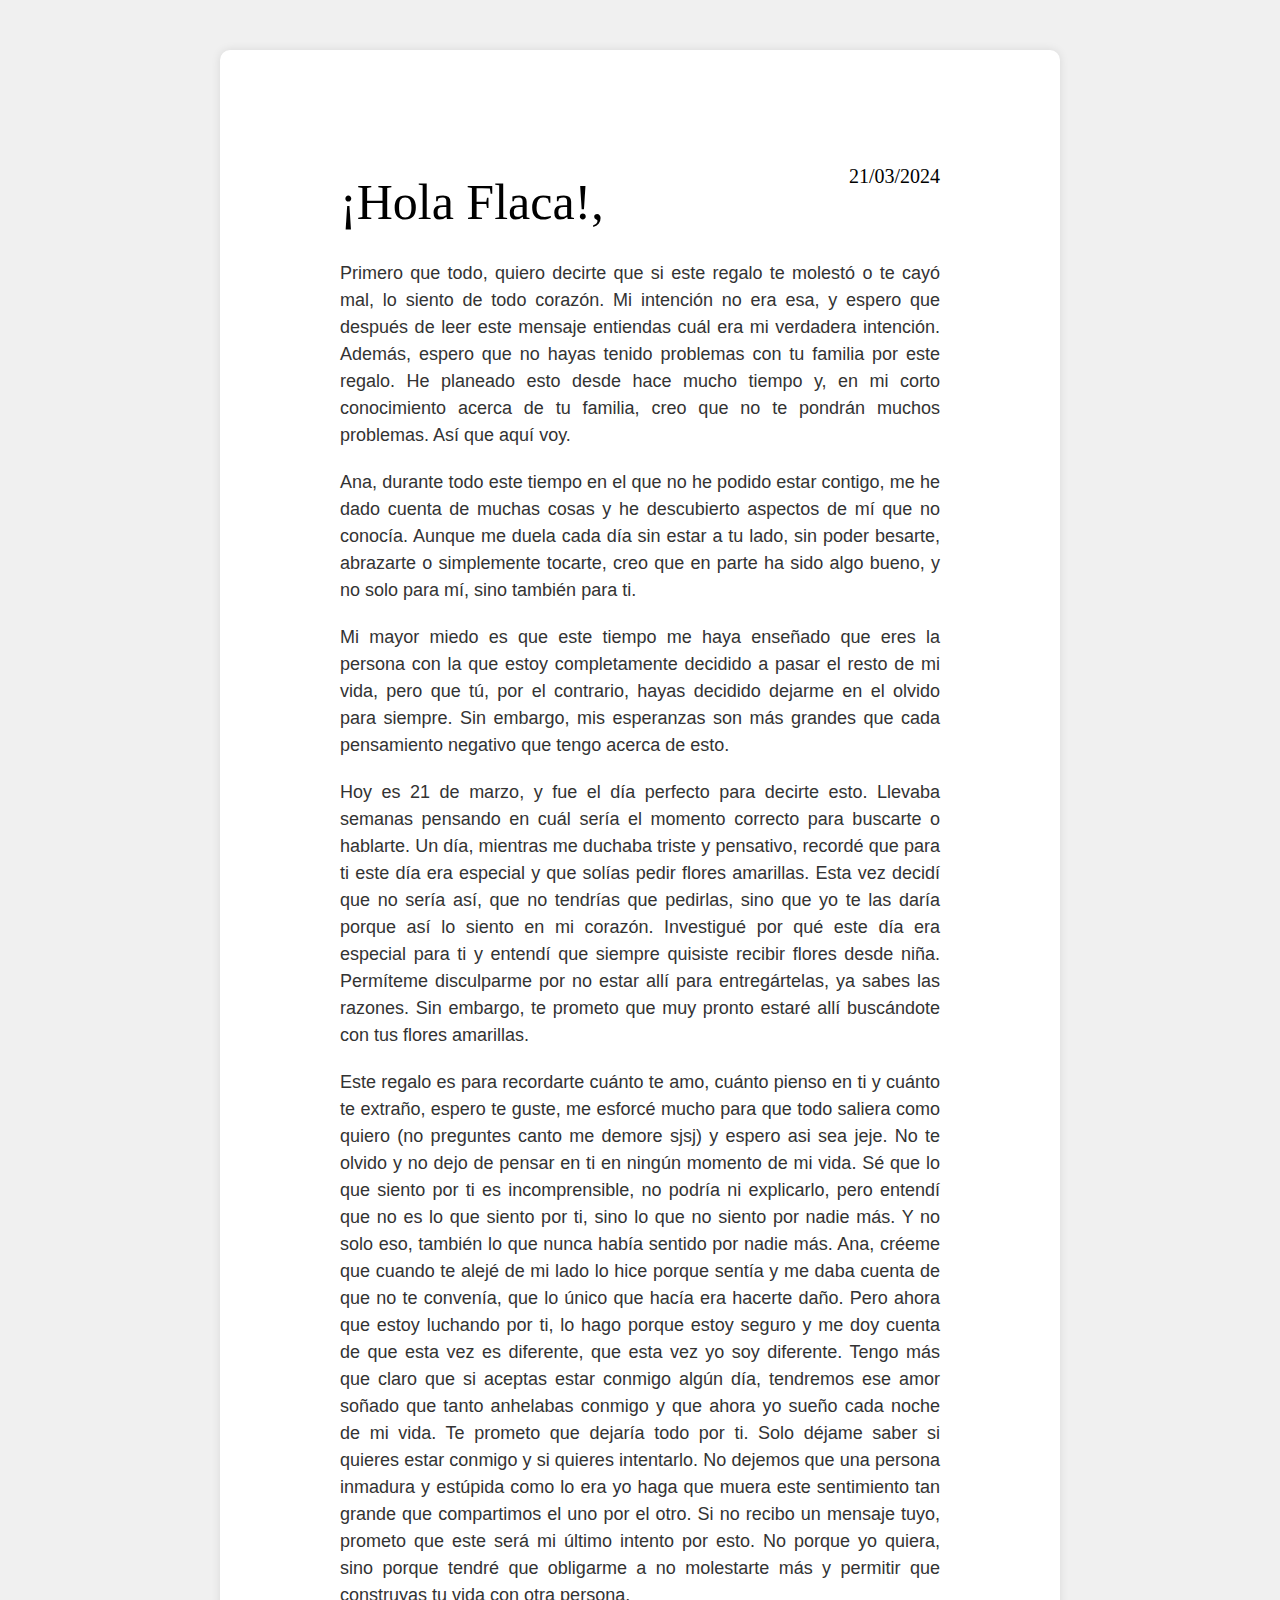
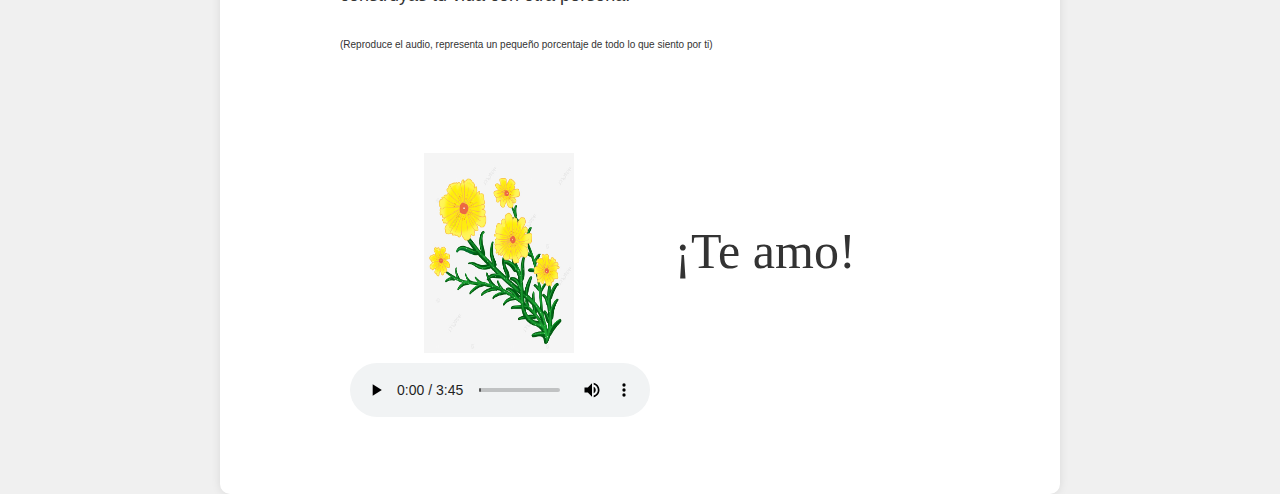
==== te_amo.html @ 70b91568 "Final commit" ====
<!DOCTYPE html>
<html lang="es">
<head>
    <meta charset="UTF-8">
    <link rel="stylesheet" href="styleteamo.css">
    

    <meta name="viewport" content="width=device-width, initial-scale=1.0">
    <title>Te Amo</title>
    <link rel="icon" href="images/flor2.jpg" type="image/x-icon">
    <style>
        .container {
            text-align: left; /* Alineación del texto a la izquierda */
            background-color: #ffffff; /* Fondo blanco */
            padding: 20px; /* Agrega espacio alrededor del contenido */
            border-radius: 10px; /* Añade bordes redondeados al contenedor */
            box-shadow: 0 0 10px rgba(0, 0, 0, 0.1); /* Agrega una sombra ligera */
            max-width: 800px; /* Ajusta el ancho máximo del contenedor */
            margin: 0 auto; /* Centra horizontalmente el contenedor */
            margin-top: 50px; /* Ajusta el margen superior para que no quede pegado al borde superior */
            padding-bottom: 50px; /* Ajusta el espacio inferior para que el mensaje no quede cortado */
            font-family: Arial, sans-serif; /* Cambia la fuente del texto */
            font-size: 16px; /* Cambia el tamaño de la fuente */
            line-height: 1.6; /* Ajusta la altura de línea para mejorar la legibilidad */
            color: #333333; /* Cambia el color del texto */
        }
    </style>
</head>
<body>
    <div class="container">
        
        <div class="fecha brush-script">21/03/2024</div>
        <br><br><br>
        <p><span class="exclamacion brush-script">¡Hola Flaca!,</span></p>
        
        <div class="mensaje-largo" style="text-align: justify;">
        
        <p>Primero que todo, quiero decirte que si este regalo te molestó o te cayó mal, lo siento de todo corazón. Mi intención no era esa, y espero que después de leer este mensaje entiendas cuál era mi verdadera intención. Además, espero que no hayas tenido problemas con tu familia por este regalo. He planeado esto desde hace mucho tiempo y, en mi corto conocimiento acerca de tu familia, creo que no te pondrán muchos problemas. Así que aquí voy.</p>
        <p>Ana, durante todo este tiempo en el que no he podido estar contigo, me he dado cuenta de muchas cosas y he descubierto aspectos de mí que no conocía. Aunque me duela cada día sin estar a tu lado, sin poder besarte, abrazarte o simplemente tocarte, creo que en parte ha sido algo bueno, y no solo para mí, sino también para ti.</p>
        <p>Mi mayor miedo es que este tiempo me haya enseñado que eres la persona con la que estoy completamente decidido a pasar el resto de mi vida, pero que tú, por el contrario, hayas decidido dejarme en el olvido para siempre. Sin embargo, mis esperanzas son más grandes que cada pensamiento negativo que tengo acerca de esto.</p>
        <p>Hoy es 21 de marzo, y fue el día perfecto para decirte esto. Llevaba semanas pensando en cuál sería el momento correcto para buscarte o hablarte. Un día, mientras me duchaba triste y pensativo, recordé que para ti este día era especial y que solías pedir flores amarillas. Esta vez decidí que no sería así, que no tendrías que pedirlas, sino que yo te las daría porque así lo siento en mi corazón. Investigué por qué este día era especial para ti y entendí que siempre quisiste recibir flores desde niña. Permíteme disculparme por no estar allí para entregártelas, ya sabes las razones. Sin embargo, te prometo que muy pronto estaré allí buscándote con tus flores amarillas.</p>
        <p>Este regalo es para recordarte cuánto te amo, cuánto pienso en ti y cuánto te extraño, espero te guste, me esforcé mucho para que todo saliera como quiero (no preguntes canto me demore sjsj) y espero asi sea jeje. No te olvido y no dejo de pensar en ti en ningún momento de mi vida. Sé que lo que siento por ti es incomprensible, no podría ni explicarlo, pero entendí que no es lo que siento por ti, sino lo que no siento por nadie más. Y no solo eso, también lo que nunca había sentido por nadie más. Ana, créeme que cuando te alejé de mi lado lo hice porque sentía y me daba cuenta de que no te convenía, que lo único que hacía era hacerte daño. Pero ahora que estoy luchando por ti, lo hago porque estoy seguro y me doy cuenta de que esta vez es diferente, que esta vez yo soy diferente. Tengo más que claro que si aceptas estar conmigo algún día, tendremos ese amor soñado que tanto anhelabas conmigo y que ahora yo sueño cada noche de mi vida. Te prometo que dejaría todo por ti. Solo déjame saber si quieres estar conmigo y si quieres intentarlo. No dejemos que una persona inmadura y estúpida como lo era yo haga que muera este sentimiento tan grande que compartimos el uno por el otro. Si no recibo un mensaje tuyo, prometo que este será mi último intento por esto. No porque yo quiera, sino porque tendré que obligarme a no molestarte más y permitir que construyas tu vida con otra persona.
        </div>
        <p><span style = "margin-top: -100px; font-size: 10px; margin-left: 100px; margin-right: 150px;"> (Reproduce el audio, representa un pequeño porcentaje de todo lo que siento por ti)</span></p>
        <br><br><br>
        
        
        <div class="container2">
            <img src="images/flor.jpg" alt="Clip" class="corner-img2">
            <div class="texto">
                <p><span  class="teamo">¡Te amo!</span></p>
            </div>
        </div>
        
        <audio controls autoplay style="margin-top: 10px; margin-left: 110px; margin-right: auto;">
            <source src="audio/Quizas.mp3" type="audio/mpeg">
            Tu navegador no soporta el elemento de audio.
        </audio></p>
        
        </body>
        </html>
---- styleteamo.css ----
/* Estilos personalizados para la página te_amo.html */

body {
    font-family: Arial, sans-serif;
    background-color: #f0f0f0; /* Color de fondo */
    margin: 0;
    padding: 0;
}

.container {
    text-align: justify;
    background-color: #ffffff; /* Fondo blanco */
    padding: 20px; /* Agrega espacio alrededor del contenido */
    border-radius: 10px; /* Añade bordes redondeados al contenedor */
    box-shadow: 0 0 10px rgba(0, 0, 0, 0.1); /* Agrega una sombra ligera */
    max-width: 800px; /* Ajusta el ancho máximo del contenedor */
    margin: 50px auto; /* Centra horizontalmente el contenedor */
    padding-bottom: 50px; /* Ajusta el espacio inferior para que el mensaje no quede cortado */
    position: relative;
}

p {
    font-size: 18px; /* Tamaño del texto */
    line-height: 1.5; /* Espaciado entre líneas */
    margin-bottom: 20px; /* Espaciado entre párrafos */
}

h1 {
    font-size: 32px; /* Tamaño del encabezado */
    font-family: 'Halant', serif; /* Fuente de letra */
    font-weight: bold; /* Negrita */
}

.exclamacion {
    font-size: 32px; /* Tamaño de las letras */
    font-family: 'Halant', serif; /* Fuente de letra */
    font-weight: bold; /* Negrita */
    color: #000000; /* Color rojo para destacar */
}
/* Estilos para la fuente Halant */

/* Estilos para la fuente Brush Script MT */

.brush-script {
    font-family: "Brush Script MT", cursive; /* Fuente de letra Brush Script MT */
    font-weight: 10; /* Hace la fuente más delgada */
    font-size: 50px; /* Tamaño de la letra */
    margin-left: 100px; /* Márgenes de 20px alrededor del mensaje */
    margin-right: 100px; /* Márgenes de 20px alrededor del mensaje */
    margin-top: 100px; /* Márgenes de 20px alrededor del mensaje */
}
.mensaje-largo {
    font-family: Arial, sans-serif; /* Opcional: puedes cambiar la fuente si lo deseas */
    font-size: 18px; /* Tamaño de la letra */
    line-height: 1.5; /* Espaciado entre líneas */
    margin-left: 100px; /* Márgenes de 20px alrededor del mensaje */
    margin-right: 100px; /* Márgenes de 20px alrededor del mensaje */
    margin-top: 10px; /* Márgenes de 20px alrededor del mensaje */


}
.fecha {
    position: absolute;
    top: 10px;
    right: 10px;
    font-size: 20px;
    font-family: "Brush Script MT", cursive; /* Fuente de letra Brush Script MT */
    margin-left: 100px; /* Márgenes de 20px alrededor del mensaje */
    margin-right: 110px; /* Márgenes de 20px alrededor del mensaje */
    margin-top: 100px; /* Márgenes de 20px alrededor del mensaje */
    color: #000000; /* Color rojo para destacar */

}
.teamo{
    
    font-family: "Brush Script MT", cursive; /* Fuente de letra Brush Script MT */
    font-weight: 1; /* Hace la fuente más delgada */
    font-size: 50px; /* Tamaño de la letra */
    margin-left: 100px; /* Márgenes de 20px alrededor del mensaje */
}
.container2{
    display: flex;
    align-items: center;
    justify-content: center; /* Alineación horizontal centrada */
}

.corner-img2{
    width: 150px;
    height: 200px;
}
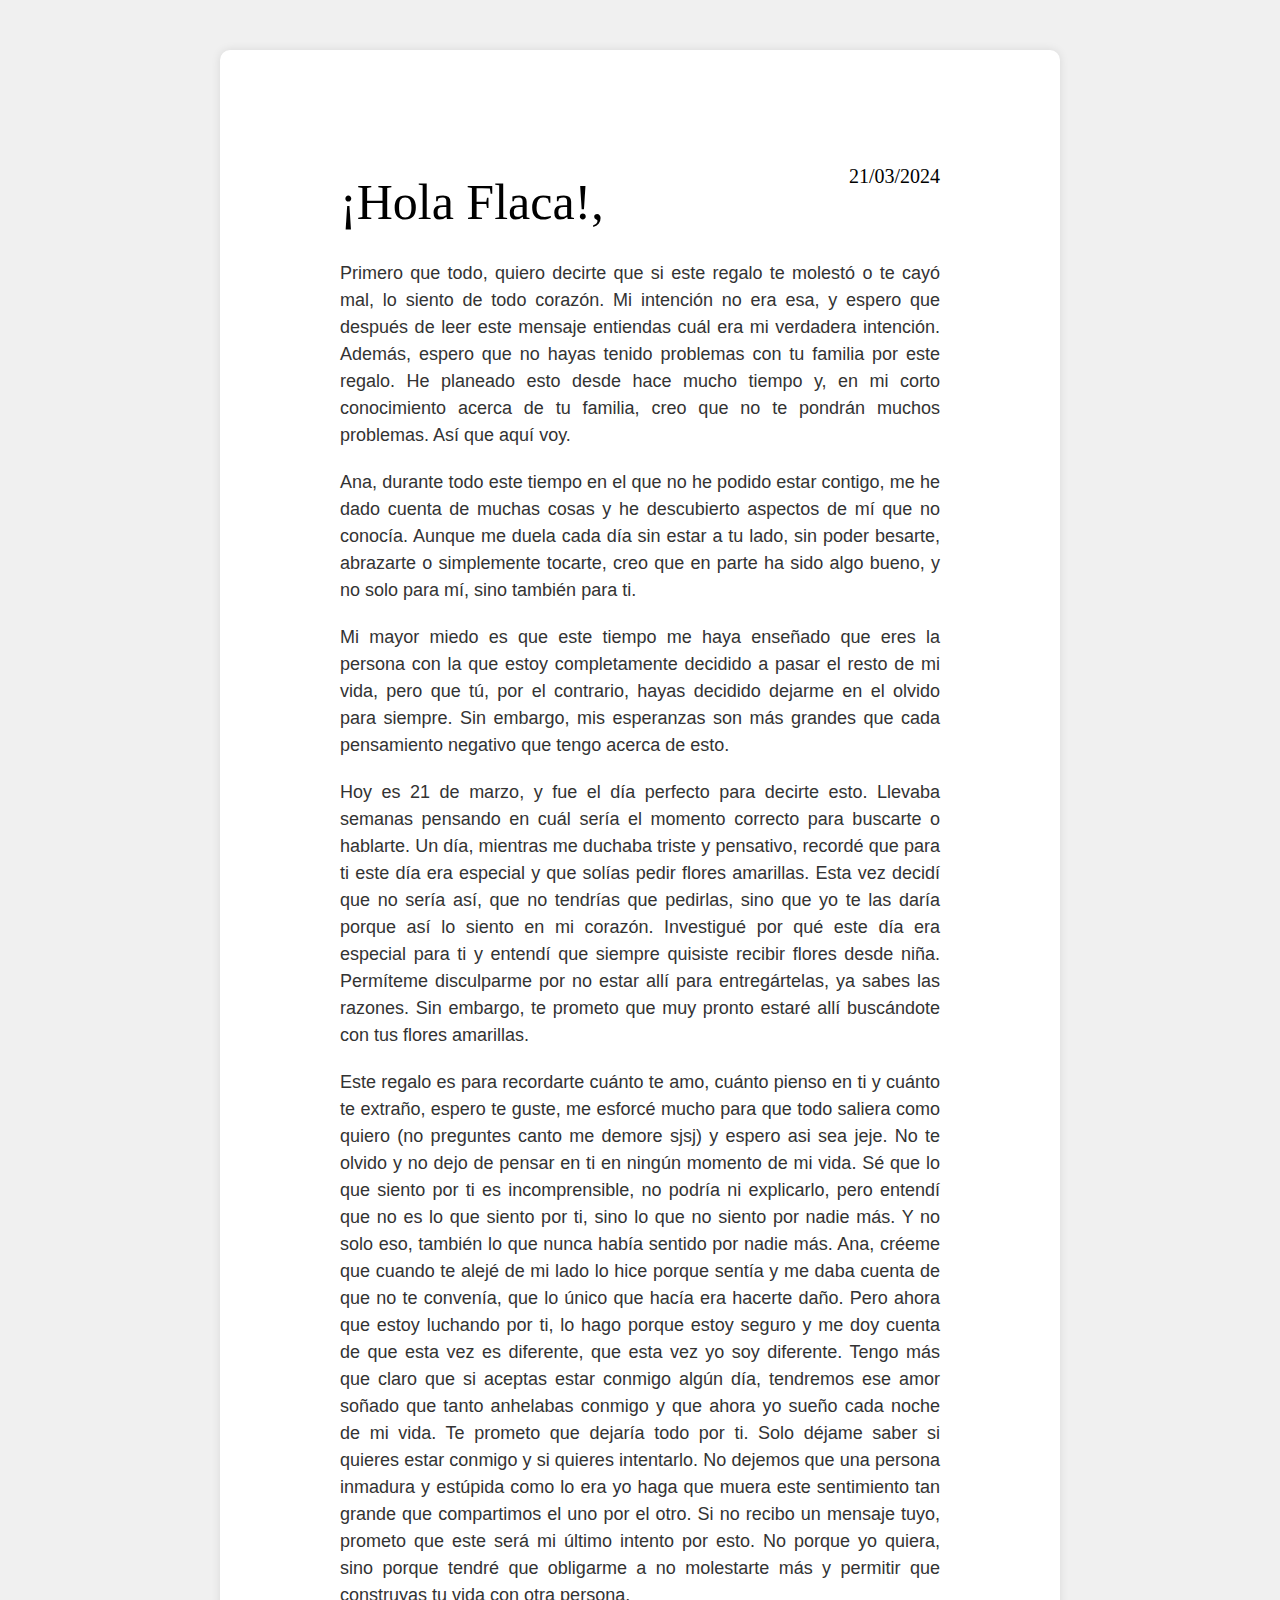
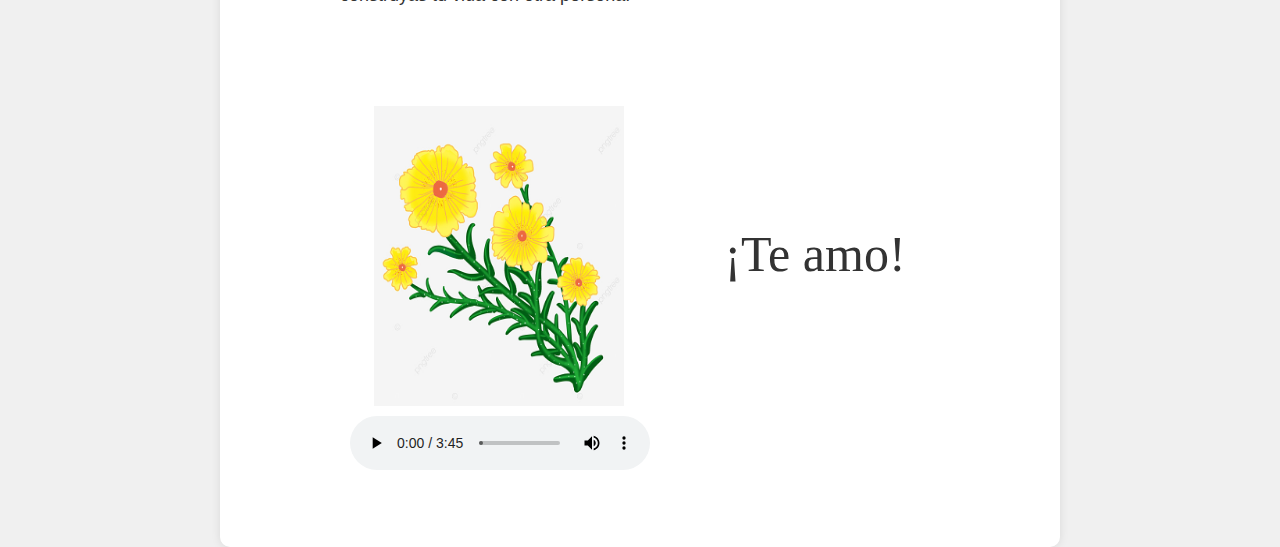
==== commit c8006ade: "Update te_amo.html" ====
--- a/te_amo.html
+++ b/te_amo.html
@@ -2,6 +2,7 @@
 <html lang="es">
 <head>
     <meta charset="UTF-8">
+    <meta name="viewport" content="width=device-width, initial-scale=1.0, maximum-scale=1.0, user-scalable=no">
     <link rel="stylesheet" href="styleteamo.css">
     
 
@@ -41,7 +42,7 @@
         <p>Hoy es 21 de marzo, y fue el día perfecto para decirte esto. Llevaba semanas pensando en cuál sería el momento correcto para buscarte o hablarte. Un día, mientras me duchaba triste y pensativo, recordé que para ti este día era especial y que solías pedir flores amarillas. Esta vez decidí que no sería así, que no tendrías que pedirlas, sino que yo te las daría porque así lo siento en mi corazón. Investigué por qué este día era especial para ti y entendí que siempre quisiste recibir flores desde niña. Permíteme disculparme por no estar allí para entregártelas, ya sabes las razones. Sin embargo, te prometo que muy pronto estaré allí buscándote con tus flores amarillas.</p>
         <p>Este regalo es para recordarte cuánto te amo, cuánto pienso en ti y cuánto te extraño, espero te guste, me esforcé mucho para que todo saliera como quiero (no preguntes canto me demore sjsj) y espero asi sea jeje. No te olvido y no dejo de pensar en ti en ningún momento de mi vida. Sé que lo que siento por ti es incomprensible, no podría ni explicarlo, pero entendí que no es lo que siento por ti, sino lo que no siento por nadie más. Y no solo eso, también lo que nunca había sentido por nadie más. Ana, créeme que cuando te alejé de mi lado lo hice porque sentía y me daba cuenta de que no te convenía, que lo único que hacía era hacerte daño. Pero ahora que estoy luchando por ti, lo hago porque estoy seguro y me doy cuenta de que esta vez es diferente, que esta vez yo soy diferente. Tengo más que claro que si aceptas estar conmigo algún día, tendremos ese amor soñado que tanto anhelabas conmigo y que ahora yo sueño cada noche de mi vida. Te prometo que dejaría todo por ti. Solo déjame saber si quieres estar conmigo y si quieres intentarlo. No dejemos que una persona inmadura y estúpida como lo era yo haga que muera este sentimiento tan grande que compartimos el uno por el otro. Si no recibo un mensaje tuyo, prometo que este será mi último intento por esto. No porque yo quiera, sino porque tendré que obligarme a no molestarte más y permitir que construyas tu vida con otra persona.
         </div>
-        <p><span style = "margin-top: -100px; font-size: 10px; margin-left: 100px; margin-right: 150px;"> (Reproduce el audio, representa un pequeño porcentaje de todo lo que siento por ti)</span></p>
+        
         <br><br><br>
         
         
--- a/styleteamo.css
+++ b/styleteamo.css
@@ -85,6 +85,6 @@
 }
 
 .corner-img2{
-    width: 150px;
-    height: 200px;
-}+    width: 250px;
+    height: 300px;
+}
